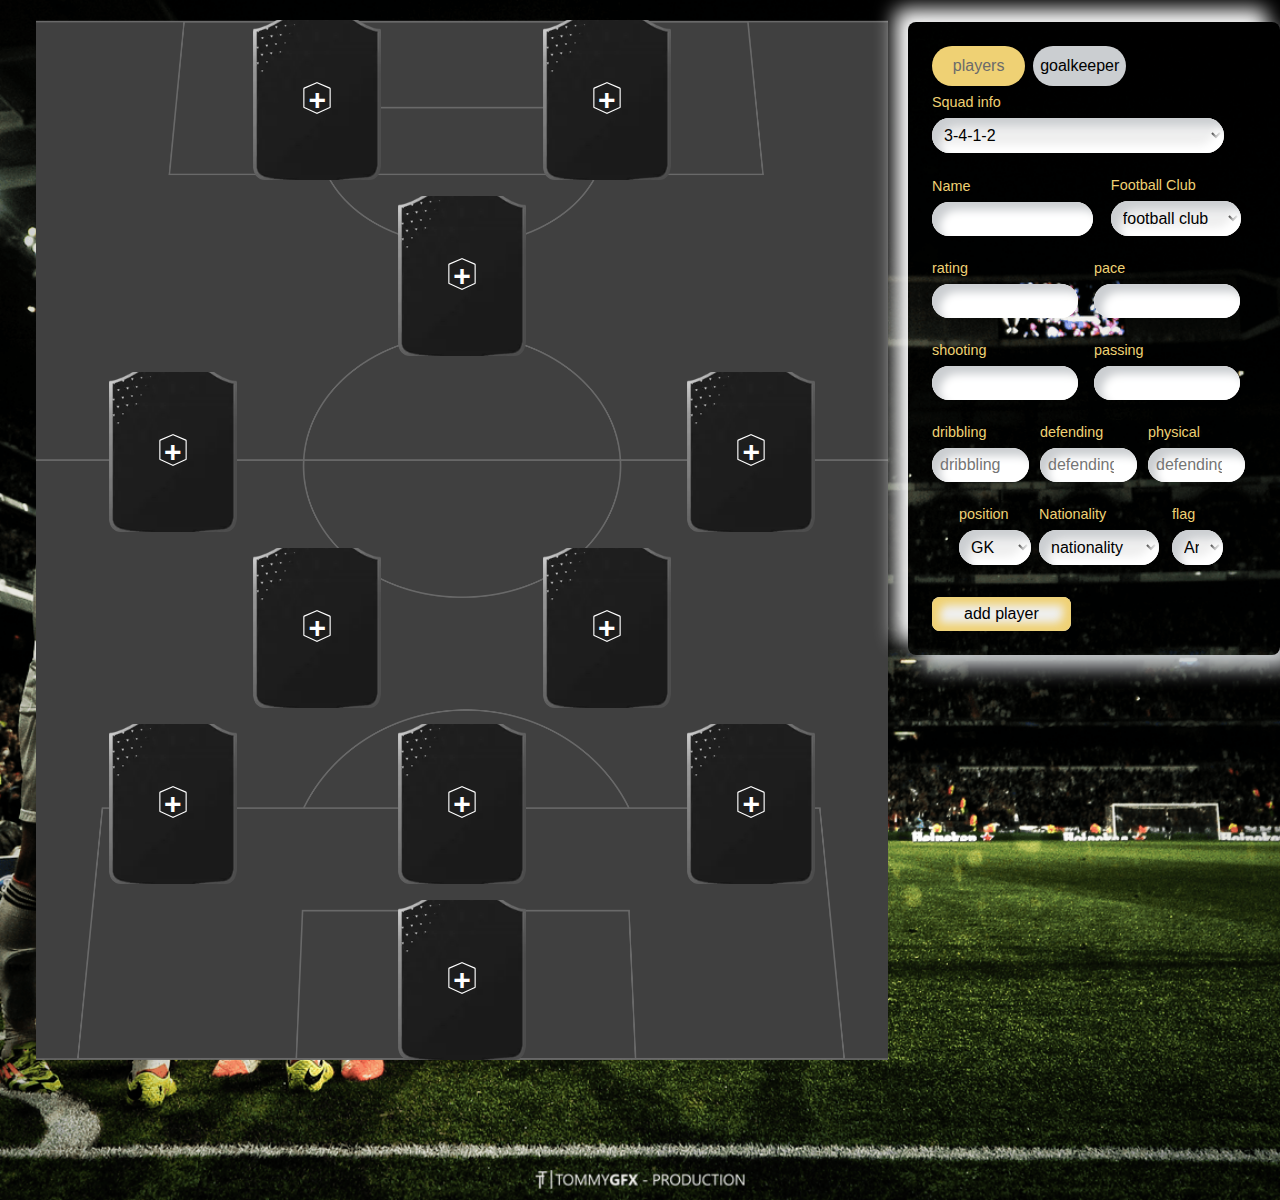
==== index.html @ b715bbb4 "Ajoute des buttan pour modification suppristion des cards" ====
<!DOCTYPE html>
<html lang="en">
  <head>
    <meta charset="UTF-8" />
    <meta name="viewport" content="width=device-width, initial-scale=1.0" />
    <title>Document</title>
    <link rel="stylesheet" href="./src/style.css" />
    <link rel="stylesheet" href="https://cdnjs.cloudflare.com/ajax/libs/font-awesome/6.0.0-beta3/css/all.min.css">

  </head>
  <body>
    <style>
    /* .ui{ position: relative;} */
      /* .cardbutton{position: absolute;top: 0;left: 0;} */
      /* .player-card{position: absolute;top: 0;left: 0;} */
    </style>
    <!--nav bar----------------------------------------->

    <div class="content">
      <!--section-1/change des joueurs -->
      <section class="content-fooot" id="content-fooot">
        <div class="position-card goalkeeper " id="goalkeeper">
          <button id="btn-goalkeeper"  class="cardbutton button-reset" aria-label="Card Button">
            <!-- Image -->
            <img
              class="placeholder-img"
              src="./src/assets/img/back2.webp"
              alt="Card Image"
            />

            <!-- Add Icon Wrapper -->
            <div class="player-add-icon-wrapper-modern">
              <span class="display-contents">
                <svg class="icon" viewBox="0 0 36 42" fill="none" width="36">
                  <path
                    d="M18.6275 41.711L18.3137 41.0298C18.1146 41.1215 17.8854 41.1215 17.6863 41.0298L17.3726 41.711L17.6863 41.0298L1.18627 33.4311C0.920355 33.3087 0.75 33.0427 0.75 32.7499V8.7248C0.75 8.42506 0.928458 8.15411 1.20383 8.03575L17.7038 0.943648C17.8929 0.862375 18.1071 0.862375 18.2962 0.943648L34.7962 8.03575C35.0715 8.15411 35.25 8.42506 35.25 8.7248V32.7499C35.25 33.0427 35.0796 33.3087 34.8137 33.4311L18.3137 41.0298L18.6275 41.711Z"
                    stroke="currentColor"
                    stroke-width="1.5"
                  ></path>
                </svg>
              </span>
              <div class="plus-sign">+</div>
            </div>
          </button>
        </div>
        <div class=" center-back1 " id="center-back1" style="position: relative;">
          <button id="center-back1" class="cardbutton button-reset" aria-label="Card Button">
            <!-- Image -->
            <img
              class="placeholder-img"
              src="./src/assets/img/back2.webp"
              alt="Card Image"
            />
            <!-- Add Icon Wrapper -->
            <div class="player-add-icon-wrapper-modern">
              <span class="display-contents">
                <svg class="icon" viewBox="0 0 36 42" fill="none" width="36">
                  <path
                    d="M18.6275 41.711L18.3137 41.0298C18.1146 41.1215 17.8854 41.1215 17.6863 41.0298L17.3726 41.711L17.6863 41.0298L1.18627 33.4311C0.920355 33.3087 0.75 33.0427 0.75 32.7499V8.7248C0.75 8.42506 0.928458 8.15411 1.20383 8.03575L17.7038 0.943648C17.8929 0.862375 18.1071 0.862375 18.2962 0.943648L34.7962 8.03575C35.0715 8.15411 35.25 8.42506 35.25 8.7248V32.7499C35.25 33.0427 35.0796 33.3087 34.8137 33.4311L18.3137 41.0298L18.6275 41.711Z"
                    stroke="currentColor"
                    stroke-width="1.5"
                  ></path>
                </svg>
              </span>
              <div class="plus-sign">+</div>
            </div>
          </button>
        </div>
        <div class="center-back2 ui" id="center-back2">
          <button class="cardbutton button-reset" aria-label="Card Button">
            <!-- Image -->
            <img
              class="placeholder-img"
              src="./src/assets/img/back2.webp"
              alt="Card Image"
            />

            <!-- Add Icon Wrapper -->
            <div class="player-add-icon-wrapper-modern">
              <span class="display-contents">
                <svg class="icon" viewBox="0 0 36 42" fill="none" width="36">
                  <path
                    d="M18.6275 41.711L18.3137 41.0298C18.1146 41.1215 17.8854 41.1215 17.6863 41.0298L17.3726 41.711L17.6863 41.0298L1.18627 33.4311C0.920355 33.3087 0.75 33.0427 0.75 32.7499V8.7248C0.75 8.42506 0.928458 8.15411 1.20383 8.03575L17.7038 0.943648C17.8929 0.862375 18.1071 0.862375 18.2962 0.943648L34.7962 8.03575C35.0715 8.15411 35.25 8.42506 35.25 8.7248V32.7499C35.25 33.0427 35.0796 33.3087 34.8137 33.4311L18.3137 41.0298L18.6275 41.711Z"
                    stroke="currentColor"
                    stroke-width="1.5"
                  ></path>
                </svg>
              </span>
              <div class="plus-sign">+</div>
            </div>
          </button>
        </div>
        <div class="center-back3 ui" id="center-back3">
          <button class="cardbutton button-reset" aria-label="Card Button">
            <!-- Image -->
            <img
              class="placeholder-img"
              src="./src/assets/img/back2.webp"
              alt="Card Image"
            />

            <!-- Add Icon Wrapper -->
            <div class="player-add-icon-wrapper-modern">
              <span class="display-contents">
                <svg class="icon" viewBox="0 0 36 42" fill="none" width="36">
                  <path
                    d="M18.6275 41.711L18.3137 41.0298C18.1146 41.1215 17.8854 41.1215 17.6863 41.0298L17.3726 41.711L17.6863 41.0298L1.18627 33.4311C0.920355 33.3087 0.75 33.0427 0.75 32.7499V8.7248C0.75 8.42506 0.928458 8.15411 1.20383 8.03575L17.7038 0.943648C17.8929 0.862375 18.1071 0.862375 18.2962 0.943648L34.7962 8.03575C35.0715 8.15411 35.25 8.42506 35.25 8.7248V32.7499C35.25 33.0427 35.0796 33.3087 34.8137 33.4311L18.3137 41.0298L18.6275 41.711Z"
                    stroke="currentColor"
                    stroke-width="1.5"
                  ></path>
                </svg>
              </span>
              <div class="plus-sign">+</div>
            </div>
          </button>
        </div>
        <div class="right-midfield ui" id="right-midfield">
          <button class="cardbutton button-reset" aria-label="Card Button">
            <!-- Image -->
            <img
              class="placeholder-img"
              src="./src/assets/img/back2.webp"
              alt="Card Image"
            />

            <!-- Add Icon Wrapper -->
            <div class="player-add-icon-wrapper-modern">
              <span class="display-contents">
                <svg class="icon" viewBox="0 0 36 42" fill="none" width="36">
                  <path
                    d="M18.6275 41.711L18.3137 41.0298C18.1146 41.1215 17.8854 41.1215 17.6863 41.0298L17.3726 41.711L17.6863 41.0298L1.18627 33.4311C0.920355 33.3087 0.75 33.0427 0.75 32.7499V8.7248C0.75 8.42506 0.928458 8.15411 1.20383 8.03575L17.7038 0.943648C17.8929 0.862375 18.1071 0.862375 18.2962 0.943648L34.7962 8.03575C35.0715 8.15411 35.25 8.42506 35.25 8.7248V32.7499C35.25 33.0427 35.0796 33.3087 34.8137 33.4311L18.3137 41.0298L18.6275 41.711Z"
                    stroke="currentColor"
                    stroke-width="1.5"
                  ></path>
                </svg>
              </span>
              <div class="plus-sign">+</div>
            </div>
          </button>
        </div>
        <div class="center-midfield1 ui" id="center-midfield1">
          <button class="cardbutton button-reset" aria-label="Card Button">
            <!-- Image -->
            <img
              class="placeholder-img"
              src="./src/assets/img/back2.webp"
              alt="Card Image"
            />

            <!-- Add Icon Wrapper -->
            <div class="player-add-icon-wrapper-modern">
              <span class="display-contents">
                <svg class="icon" viewBox="0 0 36 42" fill="none" width="36">
                  <path
                    d="M18.6275 41.711L18.3137 41.0298C18.1146 41.1215 17.8854 41.1215 17.6863 41.0298L17.3726 41.711L17.6863 41.0298L1.18627 33.4311C0.920355 33.3087 0.75 33.0427 0.75 32.7499V8.7248C0.75 8.42506 0.928458 8.15411 1.20383 8.03575L17.7038 0.943648C17.8929 0.862375 18.1071 0.862375 18.2962 0.943648L34.7962 8.03575C35.0715 8.15411 35.25 8.42506 35.25 8.7248V32.7499C35.25 33.0427 35.0796 33.3087 34.8137 33.4311L18.3137 41.0298L18.6275 41.711Z"
                    stroke="currentColor"
                    stroke-width="1.5"
                  ></path>
                </svg>
              </span>
              <div class="plus-sign">+</div>
            </div>
          </button>
        </div>
        <div class="center-midfield2 ui" id="center-midfield2">
          <button class="cardbutton button-reset" aria-label="Card Button">
            <!-- Image -->
            <img
              class="placeholder-img"
              src="./src/assets/img/back2.webp"
              alt="Card Image"
            />

            <!-- Add Icon Wrapper -->
            <div class="player-add-icon-wrapper-modern">
              <span class="display-contents">
                <svg class="icon" viewBox="0 0 36 42" fill="none" width="36">
                  <path
                    d="M18.6275 41.711L18.3137 41.0298C18.1146 41.1215 17.8854 41.1215 17.6863 41.0298L17.3726 41.711L17.6863 41.0298L1.18627 33.4311C0.920355 33.3087 0.75 33.0427 0.75 32.7499V8.7248C0.75 8.42506 0.928458 8.15411 1.20383 8.03575L17.7038 0.943648C17.8929 0.862375 18.1071 0.862375 18.2962 0.943648L34.7962 8.03575C35.0715 8.15411 35.25 8.42506 35.25 8.7248V32.7499C35.25 33.0427 35.0796 33.3087 34.8137 33.4311L18.3137 41.0298L18.6275 41.711Z"
                    stroke="currentColor"
                    stroke-width="1.5"
                  ></path>
                </svg>
              </span>
              <div class="plus-sign">+</div>
            </div>
          </button>
        </div>
        <div class="left-midfield ui" id="left-midfield">
          <button class="cardbutton button-reset" aria-label="Card Button">
            <!-- Image -->
            <img
              class="placeholder-img"
              src="./src/assets/img/back2.webp"
              alt="Card Image"
            />

            <!-- Add Icon Wrapper -->
            <div class="player-add-icon-wrapper-modern">
              <span class="display-contents">
                <svg class="icon" viewBox="0 0 36 42" fill="none" width="36">
                  <path
                    d="M18.6275 41.711L18.3137 41.0298C18.1146 41.1215 17.8854 41.1215 17.6863 41.0298L17.3726 41.711L17.6863 41.0298L1.18627 33.4311C0.920355 33.3087 0.75 33.0427 0.75 32.7499V8.7248C0.75 8.42506 0.928458 8.15411 1.20383 8.03575L17.7038 0.943648C17.8929 0.862375 18.1071 0.862375 18.2962 0.943648L34.7962 8.03575C35.0715 8.15411 35.25 8.42506 35.25 8.7248V32.7499C35.25 33.0427 35.0796 33.3087 34.8137 33.4311L18.3137 41.0298L18.6275 41.711Z"
                    stroke="currentColor"
                    stroke-width="1.5"
                  ></path>
                </svg>
              </span>
              <div class="plus-sign">+</div>
            </div>
          </button>
        </div>
        <div class="attacking-midfield " id="attacking-midfield">
          <button class="cardbutton button-reset" aria-label="Card Button">
            <!-- Image -->
            <img
              class="placeholder-img"
              src="./src/assets/img/back2.webp"
              alt="Card Image"
            />

            <!-- Add Icon Wrapper -->
            <div class="player-add-icon-wrapper-modern">
              <span class="display-contents">
                <svg class="icon" viewBox="0 0 36 42" fill="none" width="36">
                  <path
                    d="M18.6275 41.711L18.3137 41.0298C18.1146 41.1215 17.8854 41.1215 17.6863 41.0298L17.3726 41.711L17.6863 41.0298L1.18627 33.4311C0.920355 33.3087 0.75 33.0427 0.75 32.7499V8.7248C0.75 8.42506 0.928458 8.15411 1.20383 8.03575L17.7038 0.943648C17.8929 0.862375 18.1071 0.862375 18.2962 0.943648L34.7962 8.03575C35.0715 8.15411 35.25 8.42506 35.25 8.7248V32.7499C35.25 33.0427 35.0796 33.3087 34.8137 33.4311L18.3137 41.0298L18.6275 41.711Z"
                    stroke="currentColor"
                    stroke-width="1.5"
                  ></path>
                </svg>
              </span>
              <div class="plus-sign">+</div>
            </div>
          </button>
        </div>
        <div class="striker1 " id="striker1">
          <button class="cardbutton button-reset" aria-label="Card Button">
            <!-- Image -->
            <img
              class="placeholder-img"
              src="./src/assets/img/back2.webp"
              alt="Card Image"
            />

            <!-- Add Icon Wrapper -->
            <div class="player-add-icon-wrapper-modern">
              <span class="display-contents">
                <svg class="icon" viewBox="0 0 36 42" fill="none" width="36">
                  <path
                    d="M18.6275 41.711L18.3137 41.0298C18.1146 41.1215 17.8854 41.1215 17.6863 41.0298L17.3726 41.711L17.6863 41.0298L1.18627 33.4311C0.920355 33.3087 0.75 33.0427 0.75 32.7499V8.7248C0.75 8.42506 0.928458 8.15411 1.20383 8.03575L17.7038 0.943648C17.8929 0.862375 18.1071 0.862375 18.2962 0.943648L34.7962 8.03575C35.0715 8.15411 35.25 8.42506 35.25 8.7248V32.7499C35.25 33.0427 35.0796 33.3087 34.8137 33.4311L18.3137 41.0298L18.6275 41.711Z"
                    stroke="currentColor"
                    stroke-width="1.5"
                  ></path>
                </svg>
              </span>
              <div class="plus-sign">+</div>
            </div>
          </button>
        </div>
        <div class="striker2 " id="striker2">
          <button class="cardbutton button-reset" aria-label="Card Button">
            <!-- Image -->
            <img
              class="placeholder-img"
              src="./src/assets/img/back2.webp"
              alt="Card Image"
            />

            <!-- Add Icon Wrapper -->
            <div class="player-add-icon-wrapper-modern">
              <span class="display-contents">
                <svg class="icon" viewBox="0 0 36 42" fill="none" width="36">
                  <path
                    d="M18.6275 41.711L18.3137 41.0298C18.1146 41.1215 17.8854 41.1215 17.6863 41.0298L17.3726 41.711L17.6863 41.0298L1.18627 33.4311C0.920355 33.3087 0.75 33.0427 0.75 32.7499V8.7248C0.75 8.42506 0.928458 8.15411 1.20383 8.03575L17.7038 0.943648C17.8929 0.862375 18.1071 0.862375 18.2962 0.943648L34.7962 8.03575C35.0715 8.15411 35.25 8.42506 35.25 8.7248V32.7499C35.25 33.0427 35.0796 33.3087 34.8137 33.4311L18.3137 41.0298L18.6275 41.711Z"
                    stroke="currentColor"
                    stroke-width="1.5"
                  ></path>
                </svg>
              </span>
              <div class="plus-sign">+</div>
            </div>
          </button>
        </div>
      </section>

      <!--Form des joueurs validation dynamique------------------------->
      <section class="form-content">
        <form id="form-content">
          <div class="btn-switche">
            <button type="button" id="btn-player">players</button>
            <button
              type="button"
              id="btn-gardien"
              class="disabled"
              id="btn-gardien"
            >
              goalkeeper
            </button>
          </div>
          <div class="input-groups">
            <div class="input-groups-flex1">
        
              <div class="input-box">
                <label for="Squad info ">Squad info </label>
                <select name="SquadInfo" id="SquadInfo">
                    <option value="1">3-4-1-2</option>
                    <option value="1">3-4-1-2</option>
                    <option value="2">4-3-3</option>
                    <option value="3">4-4-2</option>
                    <option value="4">4-2-3-1</option>
                    <option value="5">3-5-2</option>
                    <option value="6">5-3-2</option>
                    <option value="7">4-1-4-1</option>
                    <option value="8">3-4-2-1</option>
                    <option value="9">5-4-1</option>
                    <option value="10">4-4-1-1</option>

                    
                </select>
              </div>
              <div class="input-groub-box">
              <!--name-->
              <div class="input-box">
                <label for="name">Name</label>
                <input type="text" name="name" id="name" />
              </div>
            

              <!--select-club-->
              <div class="input-box">
                <label for="football-club">Football Club</label>
                <select name="football-club" id="football-club">
                  <option value="" disabled selected>football club</option>
                  <option value="1">FC Barcelona</option>
                  <option value="2">Real Madrid</option>
                  <option value="3">Manchester United</option>
                  <option value="4">Liverpool FC</option>
                  <option value="5">Bayern Munich</option>
                  <option value="6">Paris Saint-Germain</option>
                  <option value="7">Juventus</option>
                  <option value="8">AC Milan</option>
                  <option value="9">Chelsea FC</option>
                  <option value="10">Arsenal FC</option>
                  <option value="11">Manchester City</option>
                  <option value="12">Tottenham Hotspur</option>
                  <option value="13">Borussia Dortmund</option>
                  <option value="14">Atlético Madrid</option>
                  <option value="15">Inter Milan</option>
                </select>
              </div>
            </div>
          

              <!-- les inpute de player rat/pac,sho,pass,drib,def,phy-->
               <div id="player-input">
              <div class="input-groub-box">
                <div class="input-box">
                  <label for="rating">rating</label>
                  <input type="number" name="rating" id="rating" />
                </div>
                <div class="input-box">
                  <label for="pace">pace</label>
                  <input type="number" name="pace" id="pace" />
                </div>
              </div>
              <div class="input-groub-box">
                <div class="input-box">
                  <label for="shooting">shooting</label>
                  <input type="number" name="shooting" id="shooting" />
                </div>
                <div class="input-box">
                  <label for="passing">passing</label>
                  <input type="number" name="passing" id="passing" />
                </div>
              </div>
              <div class="input-groub-box">
                <div class="input-box">
                  <label for="dribbling">dribbling</label>
                  <input
                    type="number"
                    name="dribbling"
                    id="dribbling"
                    placeholder="dribbling"
                  />
                </div>
                <div class="input-box">
                  <label for="defending">defending</label>
                  <input
                    type="number"
                    name="defending"
                    id="defending"
                    placeholder="defending"
                  />
                </div>
                <div class="input-box">
                  <label for="physical">physical</label>
                  <input
                    type="number"
                    name="physical"
                    id="physical"
                    placeholder="defending"
                  />
                </div>
              </div>
            </div>
              <!--les inpute de gardiens  -->

              <div id="goalkeeper-input" style="display: none;">
                <div class="input-groub-box">
                <div class="input-box">
                  <label for="handling">Handling</label>
                  <input type="number" name="handling" id="handling" />
                </div>
                <div class="input-box">
                  <label for="speed">speed</label>
                  <input type="number" name="speed" id="speed" />
                </div>
                <div class="input-box">
                  <label for="reflexes">Reflexes</label>
                  <input type="number" name="reflexes" id="reflexes" />
                </div>
                </div>
                <div class="input-groub-box">
                <div class="input-box">
                  <label for="diving">Diving</label>
                  <input type="number" name="diving" id="diving" />
                </div>
                <div class="input-box">
                  <label for="positioning">Positioning</label>
                  <input type="number" name="positioning" id="positioning" />
                </div>
              </div>
              </div>
              <div class="input-groub-box">
              

                <!--select-position-->
                <div class="input-box">
                  <label for="position">position</label>
                  <select name="position" id="position">
                    <option value="GK">GK</option>
                    <option value="chang">chang</option>
                    <option value="CB1">CB1</option>
                    <option value="CB2">CB2</option>
                    <option value="CB3">CB3</option>
                    <option value="CM1">CM1</option>
                    <option value="CM2">CM2</option>
                    <option value="LM">LM</option>
                    <option value="AT">CAM</option>
                    <option value="RM">RM</option>
                    <option value="ST1">ST1</option>
                    <option value="ST2">ST2</option>
                  
  
  
                  </select>
                </div>
                <!--select-nationality-->
                <div class="input-box">
                  <label for="nationality">Nationality</label>
                  <select name="nationality" id="nationality">
                    <option value="" disabled selected>nationality</option>
                    <option value="1">American</option>
                    <option value="2">Canadian</option>
                    <option value="3">British</option>
                    <option value="4">French</option>
                    <option value="5">German</option>
                    <option value="6">Indian</option>
                    <option value="7">Australian</option>
                    <option value="8">Mexican</option>
                    <option value="9">Brazilian</option>
                    <option value="10">Spanish</option>
                    <option value="11">Italian</option>
                    <option value="12">Chinese</option>
                    <option value="13">Japanese</option>
                    <option value="14">Russian</option>
                    <option value="15">South African</option>
                  </select>
                </div>
            
              <div class="input-box">
                <label for="flag">flag</label>
                <!--select-->
                <select id="mySelect">
                  <option
                    value="1"
                    data-image="https://cdn.sofifa.net/flags/ar.png"
                  >
                    Ar
                  </option>
                  <option
                    value="2"
                    data-image="https://cdn.sofifa.net/flags/pt.png"
                  >
                    Pt
                  </option>
                  <option
                    value="3"
                    data-image="https://cdn.sofifa.net/flags/be.png"
                  >
                    Be
                  </option>
                  <option
                    value="4"
                    data-image="https://cdn.sofifa.net/flags/fr.png"
                  >
                    Fr
                  </option>
                  <option
                    value="5"
                    data-image="https://cdn.sofifa.net/flags/nl.png"
                  >
                    Nl
                  </option>
                  <option
                    value="6"
                    data-image="https://cdn.sofifa.net/flags/de.png"
                  >
                    Be
                  </option>
                  <option
                    value="7"
                    data-image="https://cdn.sofifa.net/flags/eg.png"
                  >
                    Eg
                  </option>
                  <option
                    value="8"
                    data-image="https://cdn.sofifa.net/flags/de.png"
                  >
                    De
                  </option>
                  <option
                    value="9"
                    data-image="https://cdn.sofifa.net/flags/si.png"
                  >
                    Si
                  </option>
                  <option
                    value="10"
                    data-image="https://cdn.sofifa.net/flags/hr.png"
                  >
                    Hr
                  </option>
                  <option
                    value="11"
                    data-image="https://cdn.sofifa.net/flags/be.png"
                  ></option>
                </select>
              </div>
            </div>


          

              <input type="submit" value="add player" class="btn" />
            
          </div>
        </form>
      </section>
     
    </div>
    <div id="content-chengment">

          
    </div>
   
    
    <script src="./script/main.js"></script>
  </body>
</html>
---- src/style.css ----
* {
  margin: 0;
  padding: 0;
  box-sizing: border-box;
  outline: none;
  border: none;
  font-family: Arial, "Helvetica Neue", Helvetica, sans-serif;
}

body {
  min-width: 320px;
  min-height: 100vh;
  background-image: url(./assets/img/joueur/backgroundBody.png);
  background-size: cover;
  background-repeat: no-repeat;
  background-position: center;
  margin: 0px;
}
.content {
  display: grid;
  grid-template-columns: 70% 30%;
  gap: 20px;
  padding: 20px;
  width: auto;
  height: auto;
}

.form-content form {
  max-width: 90rem;
  border-radius: 0.5rem;
  box-shadow: 13px 13px 20px #cbced1, -13px -13px 20px #ffffff;
  padding: 1.5rem;

  margin-top: 2px;
}
.form-content form .input-groub-box {
  display: flex;
  align-items: center;
  justify-content: center;
  gap: rem;
}

.form-content form .input-box label {
  display: block;
  color: #efd174;
  padding: 0.5rem 0;
  font-size: 0.9rem;
  font-weight: 500px;
}
.form-content form .input-box input,
.form-content form .input-box select {
  border-radius: 5rem;
  padding: 0.5rem;
  font-size: 1rem;
  text-transform: none;
  margin-bottom: 1rem;
  width: 90%;
  box-shadow: inset 8px 8px 8px #cbced1, inset -8px -8px 8px #ffffff;
}
.form-content form .input-box input:focus,
.form-content form .input-box input:hover {
  border: 0.2rem solid #efd174;
}
.btn {
  margin-top: 1rem;
  display: inline-block;
  font-size: 1rem;
  padding: 0.5rem 2rem;
  border-radius: 0.5rem;
  box-shadow: inset 8px 8px 8px #efd174, inset -8px -8px 8px #efd174;
}
.btn:hover {
  border: #cbced1;
}

.content-fooot {
  max-width: 100%;
height: 100vh;
  background-image: url(./assets/img/field-bg-_1_.webp);
  background-size: cover;
  background-position: center;
  height: auto;
  text-align: center;
  display: grid;
  grid-template-columns: repeat(6,1fr);
    grid-template-rows: repeat(5, 1fr); 

  margin-left: 1rem;
  /* background: #EFD174; */

  grid-template-areas:
    ". ST1 ST1 ST2 ST2 ."
    ". . CAM CAM  .  ."
    "LM LM . . RM RM"
    ". CM1 CM1 CM2 CM2 ."
    "CB1 CB1 CB2 CB2 CB3 CB3 "
    "GK GK GK GK GK GK";
  gap: 1rem;
}

.goalkeeper {
  display: flex;
  align-items: center;
  justify-content: center;
  grid-area: GK;
}

.center-back1 {
  display: flex;
  align-items: center;
  justify-content: center;
  grid-area: CB1;
}

.center-back2 {
  display: flex;
  align-items: center;
  justify-content: center;
  grid-area: CB2;
}

.center-back3 {
  display: flex;
  align-items: center;
  justify-content: center;
  grid-area: CB3;
}

.right-midfield {
  display: flex;
  align-items: center;
  justify-content: center;
  grid-area: RM;
}

.center-midfield1 {
  display: flex;
  align-items: center;
  justify-content: center;
  grid-area: CM1;
}

.center-midfield2 {
  display: flex;
  align-items: center;
  justify-content: center;
  grid-area: CM2;
}

.left-midfield {
  display: flex;
  align-items: center;
  justify-content: center;
  grid-area: LM;
}

.attacking-midfield {
  display: flex;
  align-items: center;
  justify-content: center;
  grid-area: CAM;
}

.striker1 {
  display: flex;
  align-items: center;
  justify-content: center;
  grid-area: ST1;
}

.striker2 {
  display: flex;
  align-items: center;
  justify-content: center;
  grid-area: ST2;
}
/* Style de cards */
button {
  all: unset;
  display: inline-flex;
  justify-content: center;
  align-items: center;
  position: relative;
  /* top: 0;
  left: 0; */
  width: 128px;
  height: 160px;
  border-radius: 12px;
  transition: background-color 0.3s ease, box-shadow 0.3s ease;
}


.card-action {
  position: absolute;
  top: 10px;  
  left: 0; 
  display: flex;
  flex-direction: column;
  gap: 0.2rem; 
}
.btnModifie {
  width: 20px;  
  height: 20px; 
  background-color: #d1a43c; 
  border: none; 
  color: white;
  border-radius: 50%;  
  display: flex;
  align-items: center;
  justify-content: center;
  font-size: 1.rem;
  box-shadow: 0 4px 8px rgba(0, 0, 0, 0.2); 
  cursor: pointer;
  transition: all 0.3s ease-in-out;
}
.btnModifie:hover {
  background-color: #c1913e ;
  transform: scale(1.1);  
}
.btnSupprime {
  width: 20px;  
  height: 20px; 
  background-color: #d1a43c; 
  border: none; 
  color: white;
  border-radius: 50%; 
  display: flex;
  align-items: center;
  justify-content: center;
  font-size: 1rem; 
  box-shadow: 0 4px 8px rgba(0, 0, 0, 0.2); 
  cursor: pointer;
  transition: all 0.3s ease-in-out;
}
.btnSupprime:hover {
  background-color: #c1913e; 
  transform: scale(1.1); 
}

/* Icon inside buttons */
.btnModifie i, .btnSupprime i {
  margin: 0; 
}

button:hover {
  background-color: #d1d5db;

  box-shadow: 0 4px 6px rgba(0, 0, 0, 0.1);
}

button:focus {
  outline: none;
}

.placeholder-img {
  width: 100%;
  height: 100%;
  object-fit: cover;
  border-radius: 12px;
  transition: transform 0.3s ease;
}

button:hover .placeholder-img {
  transform: scale(1.05);
}

.player-add-icon-wrapper-modern {
  position: absolute;
  top: 50%;
  left: 50%;
  transform: translate(-50%, -50%);
  display: flex;
  justify-content: center;
  align-items: center;
}

.plus-sign {
  position: absolute;
  font-size: 30px;
  font-weight: bold;
  color: white;
}

.icon {
  width: 32px;
  height: 32px;
  color: white;
}
.input-groups {
  display: flex;
  align-items: center;
}
#content-chengment {
  display: flex;
  flex-direction: row;
  align-items: center;
  gap: 25px;
  padding: 60px;
}

.joueus-change {
  display: flex;
  align-items: start;
  justify-content: start;
  gap: 1rem;
  margin-top: 30px;
}

/* General Card Styling */

.player-card {
  position: relative;
  width: 160px;
  height: 230px;
}
.sub_player {
  position: relative;
  width: 160px;
  height: 230px;
}
.img-background {
  position: absolute;
  top: 0;
  left: 0;
  height: 100%;
  width: 100%;
}
.img-background img {
  width: 100%;
  height: 100%;
  object-fit: fill;
}
.player-image {
  position: absolute;
  width: 100%;
  height: 100%;
}

/* Card Header */
.card-header {
  display: flex;
  flex-direction: column;
  position: absolute;
  top: 40px;
  left: 40px;
  color: #d1a43c;
}

.rating {
  color: #ffd972;
}

.position {
  font-size: 0.9rem;
  color: #ffd972;
}

/* Player Image */

.player-image img {
  width: 100%;
  height: 100%;
  object-fit: contain;
}

/* Player Content */
.card-content {
    position: absolute;
    bottom: 20px;
    left: 50%;
    transform: translateX(-50%);
    display: flex;
    flex-direction: column;
    justify-content: center;
    align-items: center;
    gap: 4px;
}

.player-name {
  font-weight: bold;
  font-size: 15px;
  color: #c1913e;
  text-transform: uppercase;
  text-align: center;
}

.player-stats {
    
  display: grid;
  grid-template-columns: repeat(6, 1fr);
  gap: 6px;
}

.stat {
    display: flex;
    flex-direction: column;
    align-items: center;
    gap: 1px;
  font-size: 8px;
  color: #000000;


}

.value {
  font-size: 10px;
  font-weight: bold;
  color: #000000;
}


/* Footer Section */
.card-footer {
  width: 100%;
  text-align: center;
  display: flex;
  justify-content: center;
  align-items: center;
  gap: 5px;
}


.card-footer img {
  width: 20px;
  height: 20px;
  border-radius: 50%;

}


/*button pour switche des form players et gardien*/
.btn-switche{
  width:60% ;
  
  display: flex;
  justify-content: space-between;
}
.btn-switche button{
flex-basis: 48%;
background: #cbced1;

height: 40px;
color: #000000;
border: 0;
outline: 0;
border-radius:20px ;
cursor: pointer;
transition: background 1s;

}
.btn-switche button.disabled{
  background: #efd174;
  color: #6b6b6b;
  cursor: not-allowed;

}
.btn-switche button:not(.disabled):hover {
  background: #d4b45f; 
  transform: scale(1.05); 
}

.position-card{
  position: relative;
}
/*style de buttun de modifie et suprime*/
.card-action{
  
}
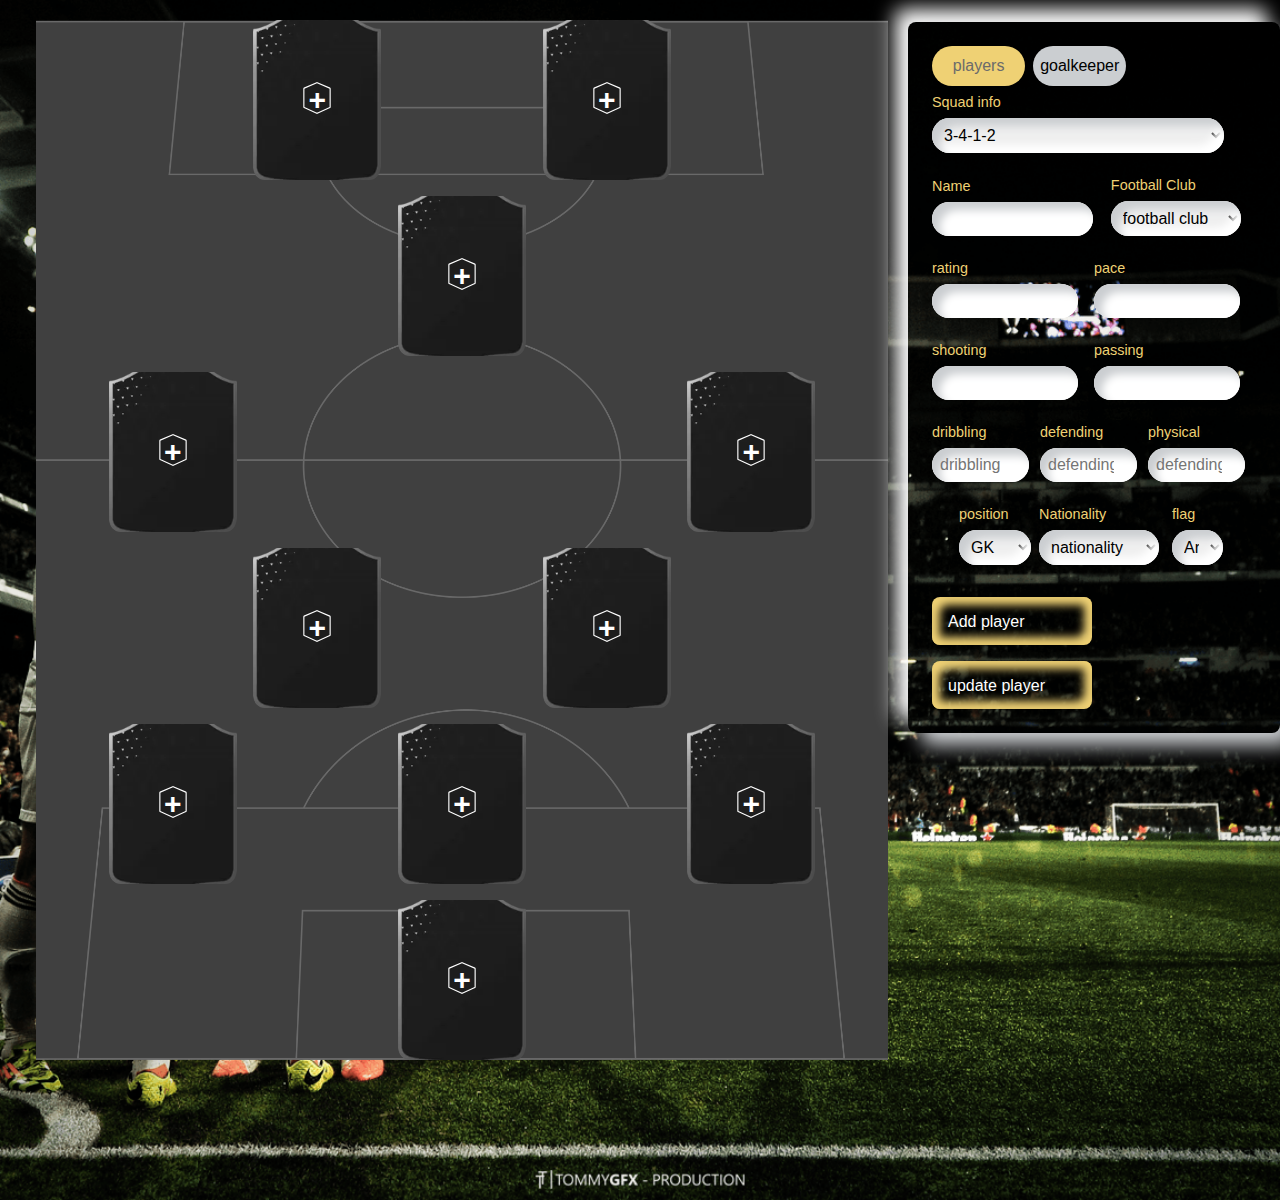
==== commit 7633310e: "modifie sur la fonction de validation et aplique sur form" ====
--- a/index.html
+++ b/index.html
@@ -418,7 +418,7 @@
                 </div>
                 <div class="input-box">
                   <label for="reflexes">Reflexes</label>
-                  <input type="number" name="reflexes" id="reflexes" />
+                  <input class="hg" type="number" name="reflexes" id="reflexes" />
                 </div>
                 </div>
                 <div class="input-groub-box">
@@ -427,8 +427,12 @@
                   <input type="number" name="diving" id="diving" />
                 </div>
                 <div class="input-box">
-                  <label for="positioning">Positioning</label>
+                  <label for="positioning">positioning</label>
                   <input type="number" name="positioning" id="positioning" />
+                </div>
+                <div class="input-box">
+                  <label for="kicking">kicking</label>
+                  <input type="number" name="kicking" id="kicking" />
                 </div>
               </div>
               </div>
@@ -550,11 +554,13 @@
                 </select>
               </div>
             </div>
-
-
+            
+              <!-- <input type="submit" value="add player" class="btn" /> -->
+              <button class="btn" id="add__player">Add player</button>
+              <button class="btn" id="update__player">update player</button>
+              
+              <!-- <input type="submit" value=" update player"  style="display: none;" /> -->
           
-
-              <input type="submit" value="add player" class="btn" />
             
           </div>
         </form>
--- a/src/style.css
+++ b/src/style.css
@@ -63,9 +63,11 @@
 }
 .btn {
   margin-top: 1rem;
+  height:1rem ;
+  color: #ffffff;
   display: inline-block;
   font-size: 1rem;
-  padding: 0.5rem 2rem;
+  padding: 1rem ;
   border-radius: 0.5rem;
   box-shadow: inset 8px 8px 8px #efd174, inset -8px -8px 8px #efd174;
 }
@@ -463,6 +465,27 @@
   position: relative;
 }
 /*style de buttun de modifie et suprime*/
-.card-action{
-  
-}
+
+@media  (max-width: 1024px) {
+  .content {
+    display: flex;
+    flex-direction: column;
+    justify-content: center;
+    align-items: center;
+    
+    
+  }
+  .content-fooot{
+    width: 100%;
+  }
+  .form-content{
+    width: 40%;
+    
+  }
+}
+@media  (max-width: 700px){
+  .form-content{
+    width: 100%;
+    
+  }
+}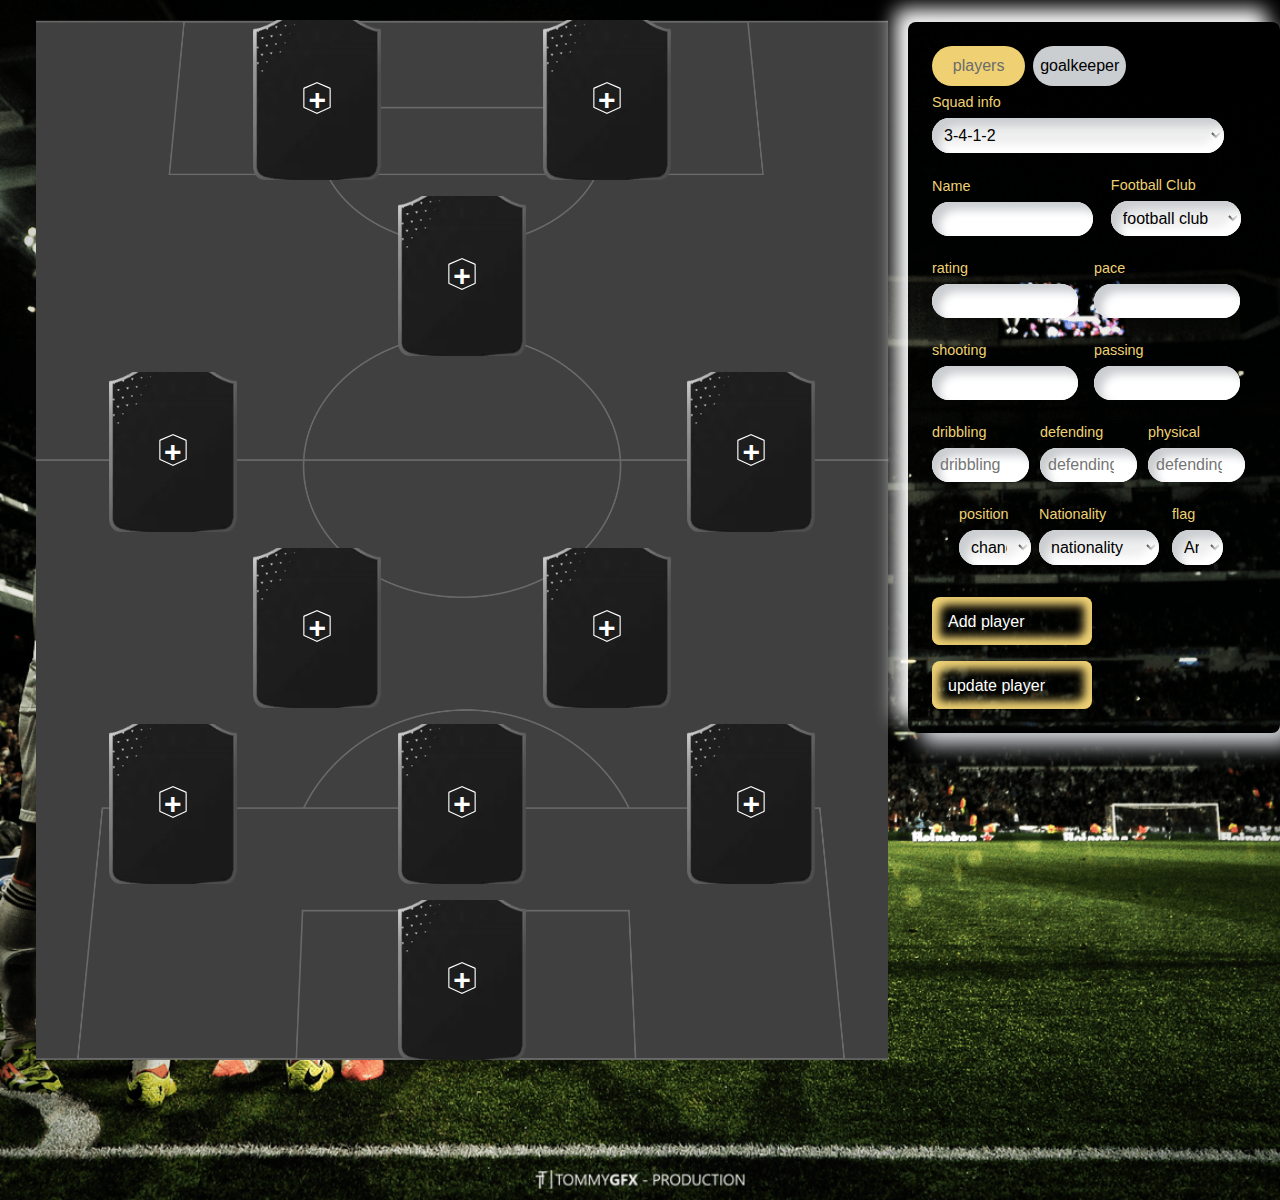
==== commit ba62e49e: "modifie la validation pour player et gardian et ajoute un fonction pour remmove les position donne c" ====
--- a/index.html
+++ b/index.html
@@ -304,19 +304,10 @@
               <div class="input-box">
                 <label for="Squad info ">Squad info </label>
                 <select name="SquadInfo" id="SquadInfo">
-                    <option value="1">3-4-1-2</option>
-                    <option value="1">3-4-1-2</option>
-                    <option value="2">4-3-3</option>
-                    <option value="3">4-4-2</option>
-                    <option value="4">4-2-3-1</option>
-                    <option value="5">3-5-2</option>
-                    <option value="6">5-3-2</option>
-                    <option value="7">4-1-4-1</option>
-                    <option value="8">3-4-2-1</option>
-                    <option value="9">5-4-1</option>
-                    <option value="10">4-4-1-1</option>
-
-                    
+                    <option value="3412">3-4-1-2</option>
+                    <option value="442">4-4-2</option>
+                    <option value="342">3-4-2</option>
+                    <option value="433">4-3-3</option>
                 </select>
               </div>
               <div class="input-groub-box">
@@ -443,7 +434,7 @@
                 <div class="input-box">
                   <label for="position">position</label>
                   <select name="position" id="position">
-                    <option value="GK">GK</option>
+                    <!-- <option value="GK">GK</option> -->
                     <option value="chang">chang</option>
                     <option value="CB1">CB1</option>
                     <option value="CB2">CB2</option>
--- a/src/style.css
+++ b/src/style.css
@@ -334,8 +334,8 @@
 }
 .player-image {
   position: absolute;
-  width: 100%;
-  height: 100%;
+  width: 90%;
+  height: 90%;
 }
 
 /* Card Header */
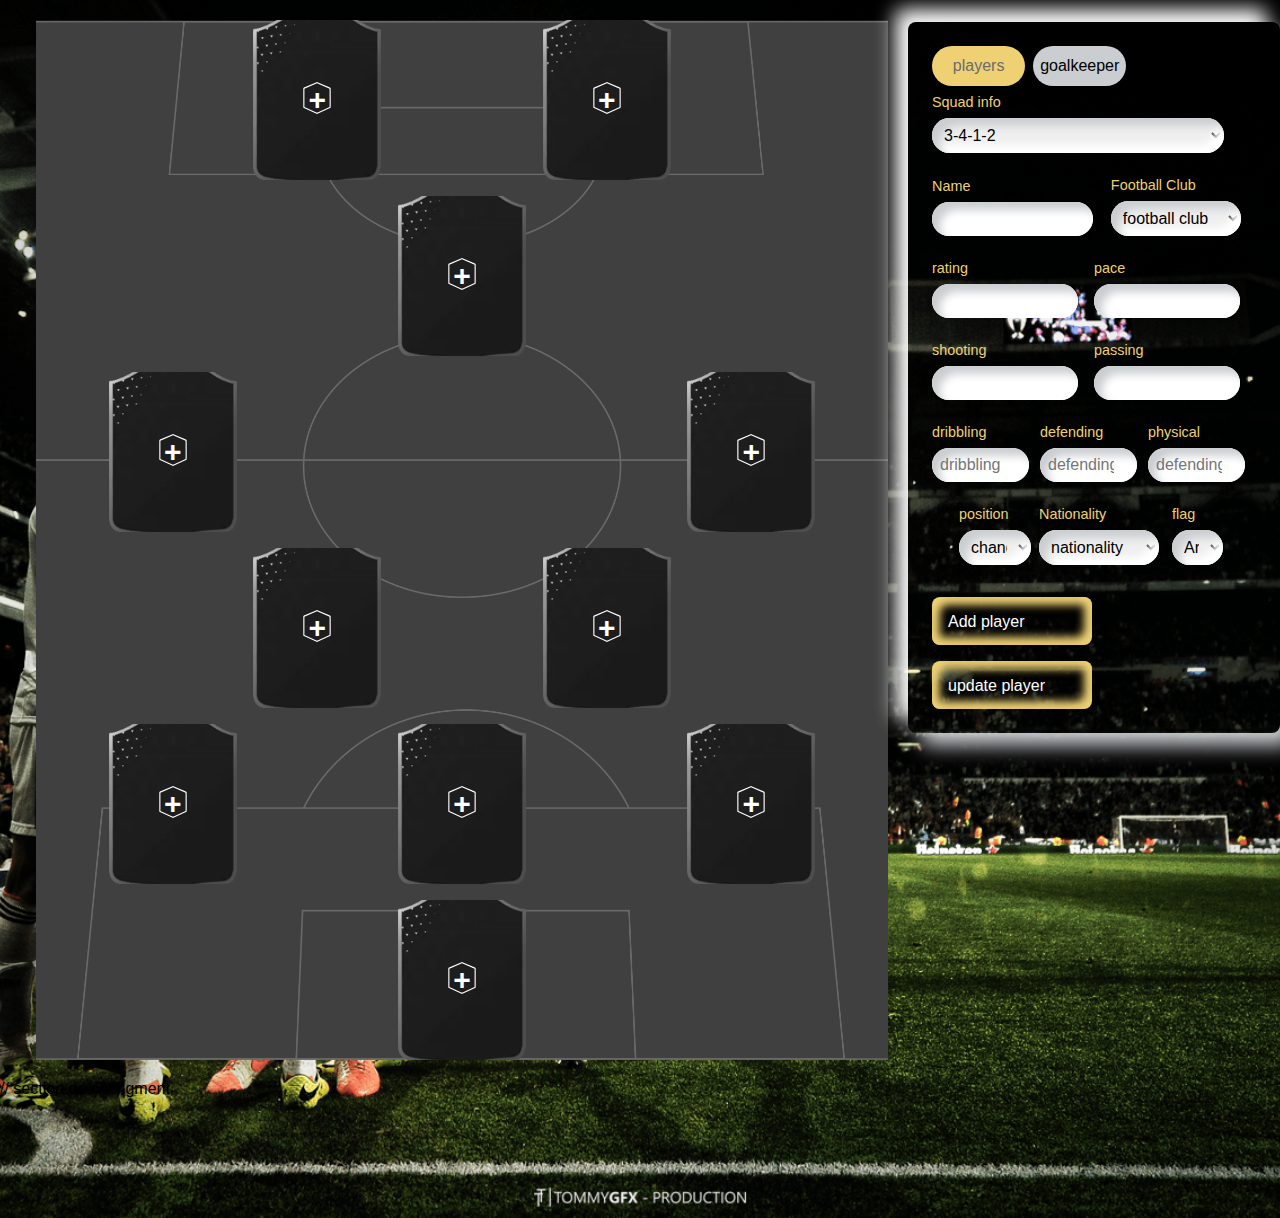
==== commit bb8ec2c9: "fixer le problem de fonction de modification" ====
--- a/index.html
+++ b/index.html
@@ -10,11 +10,9 @@
   </head>
   <body>
     <style>
-    /* .ui{ position: relative;} */
-      /* .cardbutton{position: absolute;top: 0;left: 0;} */
-      /* .player-card{position: absolute;top: 0;left: 0;} */
+   
     </style>
-    <!--nav bar----------------------------------------->
+  
 
     <div class="content">
       <!--section-1/change des joueurs -->
@@ -306,7 +304,7 @@
                 <select name="SquadInfo" id="SquadInfo">
                     <option value="3412">3-4-1-2</option>
                     <option value="442">4-4-2</option>
-                    <option value="342">3-4-2</option>
+                    <option value="3421">3-4-2-1</option>
                     <option value="433">4-3-3</option>
                 </select>
               </div>
@@ -558,6 +556,7 @@
       </section>
      
     </div>
+    // section de chengment
     <div id="content-chengment">
 
           
--- a/src/style.css
+++ b/src/style.css
@@ -5,6 +5,11 @@
   outline: none;
   border: none;
   font-family: Arial, "Helvetica Neue", Helvetica, sans-serif;
+}
+:root{
+  
+  --main-color: #efd174;
+
 }
 
 body {
@@ -261,6 +266,11 @@
   border-radius: 12px;
   transition: transform 0.3s ease;
 }
+.placeholder-img:hover{
+  box-shadow: 0 0 25px var(--main-color),
+              0 0 50px var(--main-color),
+              0 0 100px var(--main-color);
+            }
 
 button:hover .placeholder-img {
   transform: scale(1.05);
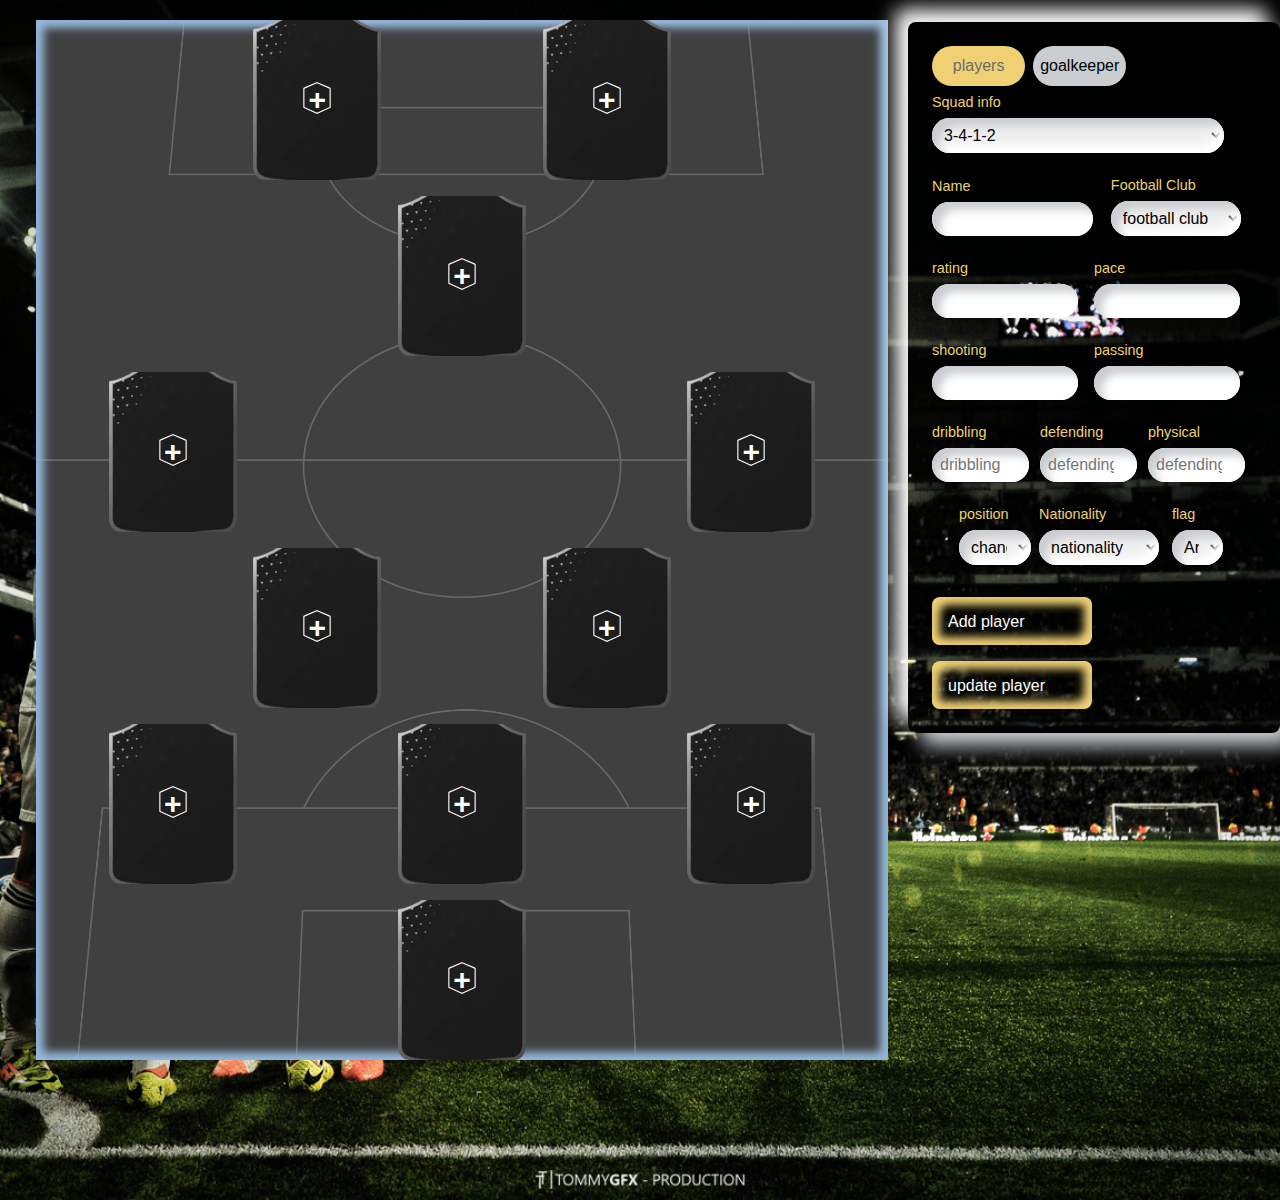
==== commit ba967ed6: "Correction des bugs identifiés lors des tests." ====
--- a/index.html
+++ b/index.html
@@ -438,9 +438,10 @@
                     <option value="CB2">CB2</option>
                     <option value="CB3">CB3</option>
                     <option value="CM1">CM1</option>
-                    <option value="CM2">CM2</option>
+                    <option value="CM1">CM1</option>
+  
                     <option value="LM">LM</option>
-                    <option value="AT">CAM</option>
+                    <option value="CAM">CAM</option>
                     <option value="RM">RM</option>
                     <option value="ST1">ST1</option>
                     <option value="ST2">ST2</option>
@@ -556,10 +557,9 @@
       </section>
      
     </div>
-    // section de chengment
     <div id="content-chengment">
 
-          
+
     </div>
    
     
--- a/src/style.css
+++ b/src/style.css
@@ -84,6 +84,8 @@
   max-width: 100%;
 height: 100vh;
   background-image: url(./assets/img/field-bg-_1_.webp);
+  box-shadow: inset 8px 8px 8px #94b8dc, inset -8px -8px 8px #94b8dc;
+
   background-size: cover;
   background-position: center;
   height: auto;
@@ -308,6 +310,7 @@
   align-items: center;
   gap: 25px;
   padding: 60px;
+
 }
 
 .joueus-change {
@@ -354,8 +357,9 @@
   flex-direction: column;
   position: absolute;
   top: 40px;
-  left: 40px;
-  color: #d1a43c;
+  left: 20px;
+  color: #c1913e;
+  font-weight: 10px;
 }
 
 .rating {
@@ -474,6 +478,7 @@
 .position-card{
   position: relative;
 }
+
 /*style de buttun de modifie et suprime*/
 
 @media  (max-width: 1024px) {
